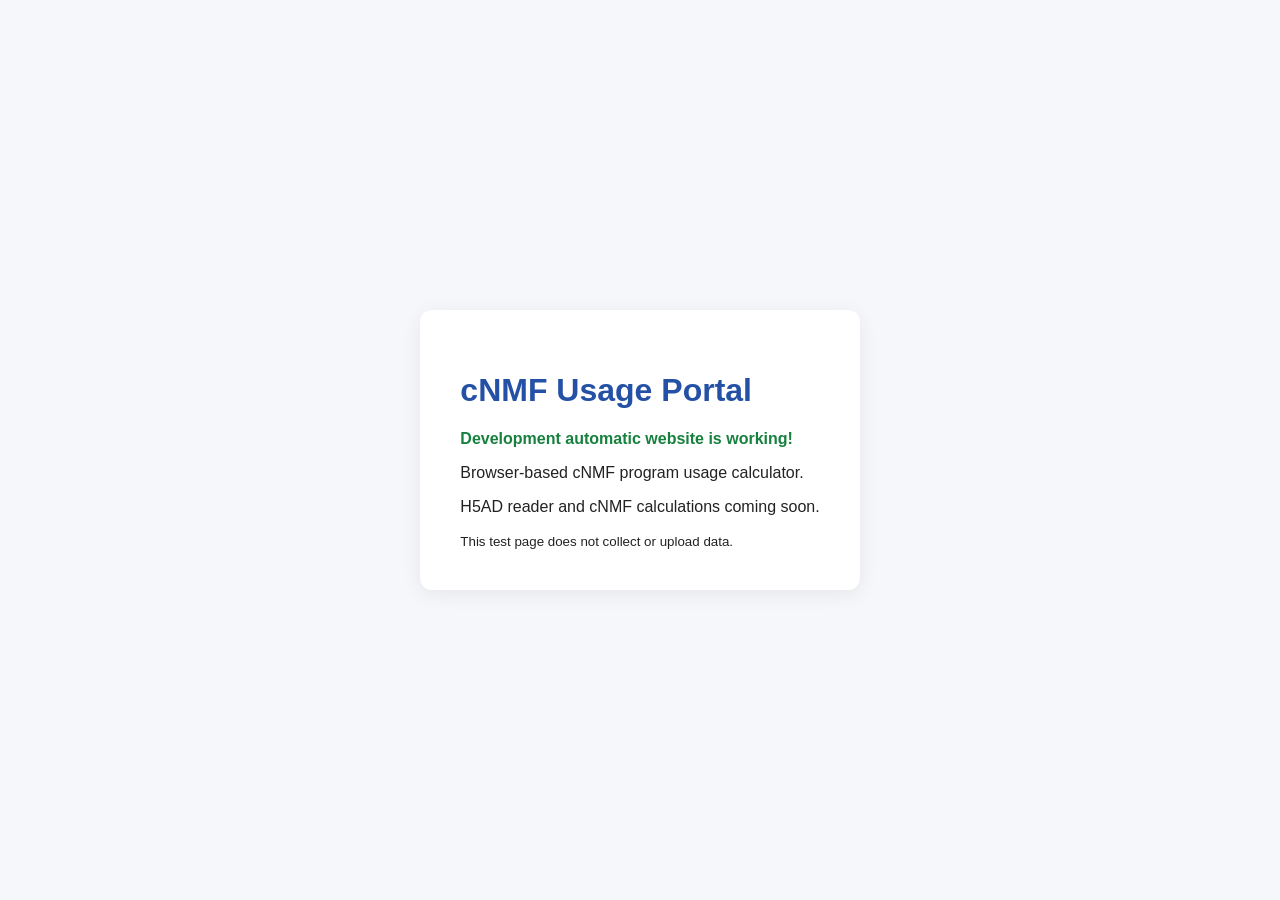
==== index.html @ d438f926 "Add files via upload" ====
<!DOCTYPE html>
<html lang="en">
<head>
  <meta charset="UTF-8">
  <meta name="viewport" content="width=device-width, initial-scale=1.0">
  <title>cNMF Usage Portal — Dev</title>
  <style>
    body {
      font-family: Arial, sans-serif;
      background: #f5f7fb;
      color: #222;
      display: grid;
      place-items: center;
      min-height: 100vh;
      margin: 0;
    }
    main {
      background: white;
      padding: 40px;
      border-radius: 12px;
      max-width: 520px;
      box-shadow: 0 4px 20px #00000012;
    }
    h1 { color: #2451a6; }
    .status { color: #16803d; font-weight: bold; }
  </style>
</head>
<body>
  <main>
    <h1>cNMF Usage Portal</h1>
    <p class="status">Development automatic website is working!</p>
    <p>Browser-based cNMF program usage calculator.</p>
    <p>H5AD reader and cNMF calculations coming soon.</p>
    <small>This test page does not collect or upload data.</small>
  </main>
</body>
</html>
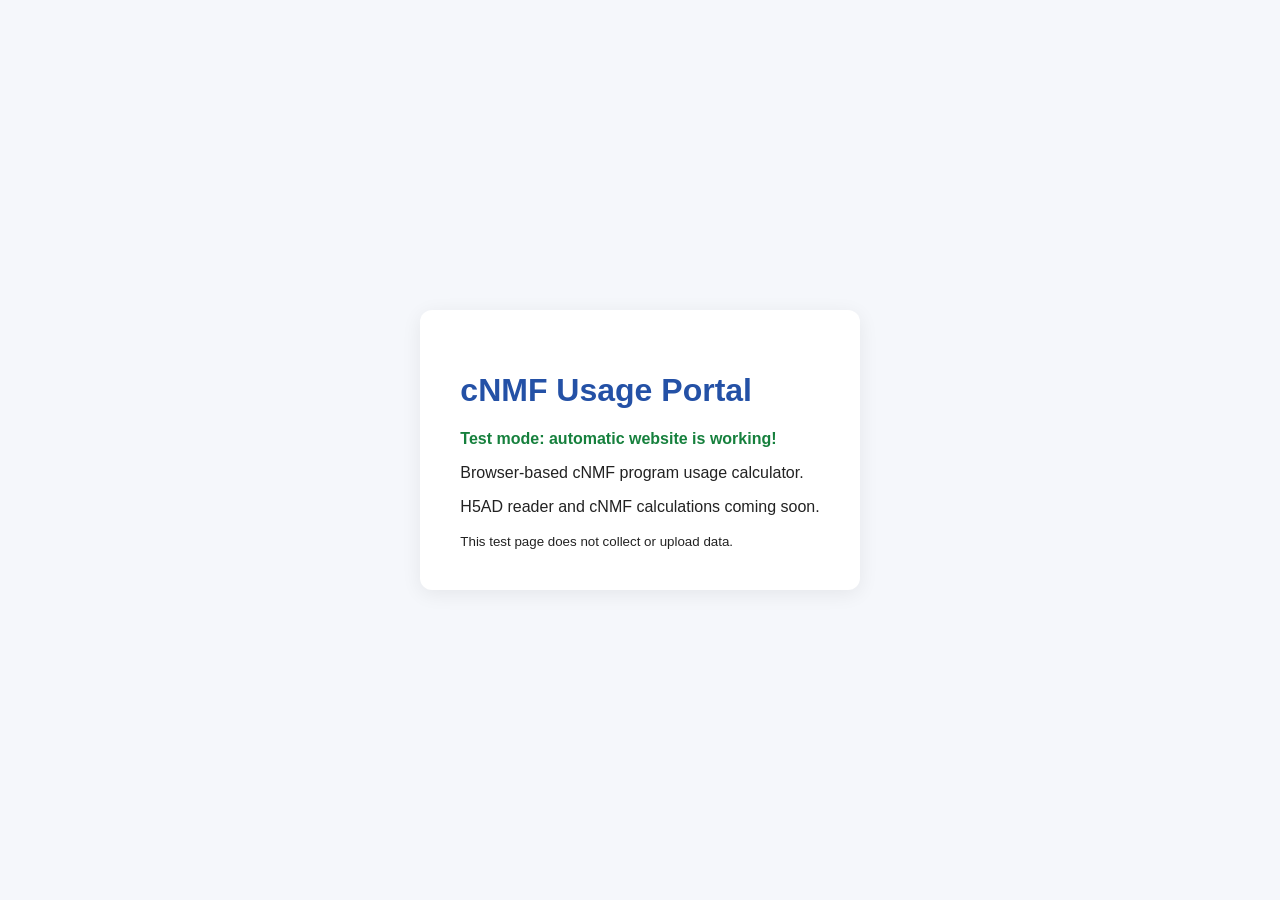
==== commit d449987d: "Update index.html" ====
--- a/index.html
+++ b/index.html
@@ -29,7 +29,7 @@
 <body>
   <main>
     <h1>cNMF Usage Portal</h1>
-    <p class="status">Development automatic website is working!</p>
+    <p class="status">Test mode: automatic website is working!</p>
     <p>Browser-based cNMF program usage calculator.</p>
     <p>H5AD reader and cNMF calculations coming soon.</p>
     <small>This test page does not collect or upload data.</small>
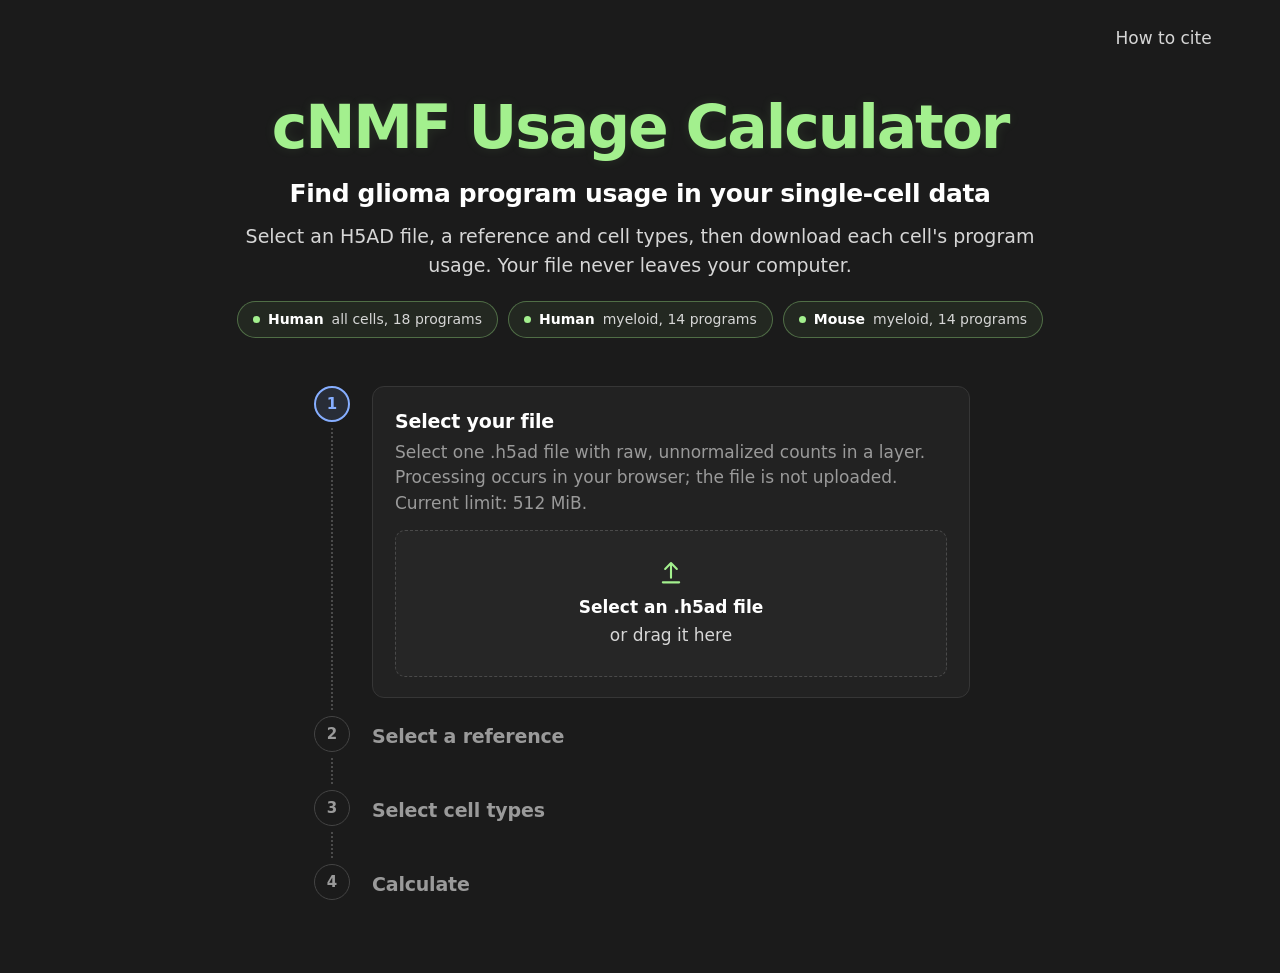
==== commit c4d77714: "feat: add validated engine and dark calculator website" ====
--- a/index.html
+++ b/index.html
@@ -1,38 +1,216 @@
-
-<!DOCTYPE html>
+<!doctype html>
 <html lang="en">
 <head>
-  <meta charset="UTF-8">
-  <meta name="viewport" content="width=device-width, initial-scale=1.0">
-  <title>cNMF Usage Portal — Dev</title>
-  <style>
-    body {
-      font-family: Arial, sans-serif;
-      background: #f5f7fb;
-      color: #222;
-      display: grid;
-      place-items: center;
-      min-height: 100vh;
-      margin: 0;
-    }
-    main {
-      background: white;
-      padding: 40px;
-      border-radius: 12px;
-      max-width: 520px;
-      box-shadow: 0 4px 20px #00000012;
-    }
-    h1 { color: #2451a6; }
-    .status { color: #16803d; font-weight: bold; }
-  </style>
+<meta charset="utf-8">
+<meta name="viewport" content="width=device-width, initial-scale=1">
+<title>cNMF Usage Calculator</title>
+<meta name="description" content="Find glioma program usage in your single-cell data. Runs in your browser; your file never leaves your computer.">
+<link rel="stylesheet" href="css/site.css">
 </head>
-<body>
-  <main>
-    <h1>cNMF Usage Portal</h1>
-    <p class="status">Test mode: automatic website is working!</p>
-    <p>Browser-based cNMF program usage calculator.</p>
-    <p>H5AD reader and cNMF calculations coming soon.</p>
-    <small>This test page does not collect or upload data.</small>
-  </main>
+<body class="is-start">
+
+<header class="site-header">
+  <div class="bar">
+    <a class="bar-name" href="./"><span class="live-dot" aria-hidden="true"></span>cNMF Usage Calculator</a>
+    <button type="button" class="cite-link" id="cite-open" data-label="How to cite">How to cite</button>
+  </div>
+  <div class="start-top">
+    <button type="button" class="cite-link" id="cite-open-start" data-label="How to cite">How to cite</button>
+  </div>
+</header>
+
+<main id="main">
+  <!-- Start-page hero (hidden once a file is chosen) -->
+  <section class="hero" id="hero">
+    <h1 class="hero-title">cNMF Usage Calculator</h1>
+    <p class="hero-tagline">Find glioma program usage in your single-cell data</p>
+    <p class="hero-text">Select an H5AD file, a reference and cell types, then download each cell's program usage. Your file never leaves your computer.</p>
+    <ul class="pills" aria-label="Available references">
+      <li class="pill"><b>Human</b> all cells, 18 programs</li>
+      <li class="pill"><b>Human</b> myeloid, 14 programs</li>
+      <li class="pill"><b>Mouse</b> myeloid, 14 programs</li>
+    </ul>
+  </section>
+
+  <!-- Step flow -->
+  <section class="flow" id="flow" aria-label="Calculator steps">
+
+    <div class="step is-now" id="step-1" data-step="1">
+      <div class="rail"><span class="dot" aria-hidden="true">1</span><span class="rail-line" aria-hidden="true"></span></div>
+      <div class="step-body">
+        <h2 class="step-title">Select your file</h2>
+        <p class="step-summary" id="sum-1" hidden><span id="sum-1-text"></span> <button type="button" class="text-link" data-edit="1">Change</button></p>
+        <div class="step-panel" id="panel-1">
+          <p class="hint">Select one .h5ad file with raw, unnormalized counts in a layer. Processing occurs in your browser; the file is not uploaded. Current limit: 512 MiB.</p>
+          <label class="drop" id="drop" for="file-input">
+            <svg width="28" height="28" viewBox="0 0 24 24" fill="none" stroke="currentColor" stroke-width="1.8" stroke-linecap="round" stroke-linejoin="round" aria-hidden="true"><path d="M12 16V4M7 8.5l5-5 5 5M5 20h14"/></svg>
+            <b>Select an .h5ad file</b>
+            <span>or drag it here</span>
+            <input type="file" id="file-input" accept=".h5ad" class="visually-hidden">
+          </label>
+          <p class="reading" id="reading" hidden role="status"><span class="mini-spin" aria-hidden="true"></span>Inspecting H5AD structure…</p>
+          <div class="field" id="layer-field" hidden>
+            <label for="layer-select">Counts layer</label>
+            <select id="layer-select"></select>
+            <p class="field-note" id="layer-note"></p>
+            <div class="field" id="gene-source-field" hidden>
+              <label for="gene-source-select">Gene symbol column</label>
+              <select id="gene-source-select"></select>
+              <p class="field-note">Multiple columns match reference gene symbols. Select the correct source.</p>
+            </div>
+            <button type="button" class="btn btn-blue btn-continue" id="layer-continue" disabled>Continue</button>
+          </div>
+        </div>
+      </div>
+    </div>
+
+    <div class="step is-next" id="step-2" data-step="2">
+      <div class="rail"><span class="dot" aria-hidden="true">2</span><span class="rail-line" aria-hidden="true"></span></div>
+      <div class="step-body">
+        <h2 class="step-title">Select a reference
+          <span class="tip-wrap">
+            <button type="button" class="info" aria-describedby="tip-ref" aria-label="About references">?</button>
+            <span class="tip" role="tooltip" id="tip-ref">A reference is a fixed set of gene programs. Select <b>all cells</b> for a whole tumor sample or <b>myeloid</b> for myeloid-only data. Use <b>mouse</b> for mouse data.</span>
+          </span>
+        </h2>
+        <p class="step-summary" id="sum-2" hidden><span id="sum-2-text"></span> <button type="button" class="text-link" data-edit="2">Change</button></p>
+        <div class="step-panel" id="panel-2" hidden>
+          <p class="hint">Select the reference that matches your cells.</p>
+          <fieldset class="refs">
+            <legend class="visually-hidden">Reference</legend>
+            <label class="ref">
+              <input type="radio" name="ref" value="human_adult_glioma_allcell_k18">
+              <span class="ref-text"><b>Human glioma, all cells</b><span>For a full tumor sample: cancer, immune and stromal cells together.</span></span>
+              <span class="ref-size">18 programs<br>2,999 genes</span>
+            </label>
+            <label class="ref">
+              <input type="radio" name="ref" value="human_glioma_myeloid_k14">
+              <span class="ref-text"><b>Human glioma, myeloid cells</b><span>For microglia, macrophages, monocytes, neutrophils and dendritic cells.</span></span>
+              <span class="ref-size">14 programs<br>2,278 genes</span>
+            </label>
+            <label class="ref">
+              <input type="radio" name="ref" value="mouse_glioma_myeloid_k14_ortholog">
+              <span class="ref-text"><b>Mouse glioma, myeloid cells</b><span>The 14 human myeloid programs mapped to mouse genes.</span></span>
+              <span class="ref-size">14 programs<br>1,897 genes</span>
+            </label>
+          </fieldset>
+          <button type="button" class="btn btn-blue btn-continue" id="ref-continue" disabled>Continue</button>
+        </div>
+      </div>
+    </div>
+
+    <div class="step is-next" id="step-3" data-step="3">
+      <div class="rail"><span class="dot" aria-hidden="true">3</span><span class="rail-line" aria-hidden="true"></span></div>
+      <div class="step-body">
+        <h2 class="step-title">Select cell types</h2>
+        <p class="step-summary" id="sum-3" hidden><span id="sum-3-text"></span> <button type="button" class="text-link" data-edit="3">Change</button></p>
+        <div class="step-panel" id="panel-3" hidden>
+          <p class="hint">Tick the cell types to include.</p>
+          <p class="col-row" id="col-row">From column <b id="col-name"></b>. <button type="button" class="text-link" id="col-change">Use another column</button></p>
+          <div class="field" id="col-field" hidden>
+            <label for="col-select">Cell type column</label>
+            <select id="col-select"></select>
+          </div>
+          <p class="hint" id="no-col" hidden>No cell type column was found in this file. All cells will be used.</p>
+          <ul class="types" id="types" aria-label="Cell types"></ul>
+          <div class="sel-line" id="sel-line"><span><b id="sel-count">0</b> cells selected</span><button type="button" class="text-link" id="select-all">Select all</button></div>
+          <button type="button" class="btn btn-blue btn-continue" id="types-continue" disabled>Continue</button>
+        </div>
+      </div>
+    </div>
+
+    <div class="step is-next is-last" id="step-4" data-step="4">
+      <div class="rail"><span class="dot" aria-hidden="true">4</span></div>
+      <div class="step-body">
+        <h2 class="step-title">Calculate</h2>
+        <div class="step-panel" id="panel-4" hidden>
+          <p class="hint" id="calc-summary"></p>
+          <details class="adv">
+            <summary>Advanced options <span class="adv-summary-hint">· optional QC download</span></summary>
+            <div class="field">
+              <label for="gene-select">Gene names</label>
+              <select id="gene-select"></select>
+              <p class="field-note">The selected gene-symbol source is shown here. If multiple suitable sources exist, select the one used by your dataset.</p>
+            </div>
+            <label class="check"><input type="checkbox" id="include-cell-qc"><span>Include <code>cell_qc.tsv</code> in download<small>Unchecked by default. Adds per-cell fitting error and zero-usage flags as a fifth file. QC still runs internally.</small></span></label>
+            <label class="check"><input type="checkbox" id="input-sha"> Record a SHA-256 checksum of the input file (adds time for large files)</label>
+          </details>
+          <p class="gene-match" id="gene-match"></p>
+          <label class="check confirm"><input type="checkbox" id="raw-confirm"><span>Layer “<span id="raw-layer"></span>” holds raw, unnormalized counts (not normalized or log-transformed).</span></label>
+          <button type="button" class="btn btn-blue" id="calc">Calculate</button>
+        </div>
+      </div>
+    </div>
+  </section>
+
+  <!-- Running -->
+  <section class="center-view" id="running" hidden aria-live="polite">
+    <div class="run-box">
+      <div class="spin" aria-hidden="true"></div>
+      <h2 class="view-title">Calculating Program Usage</h2>
+      <p class="view-sub" id="run-sub"></p>
+      <ol class="milestones" id="milestones">
+        <li data-m="ready"><span class="mi" aria-hidden="true"></span>Initializing calculation engine</li>
+        <li data-m="read"><span class="mi" aria-hidden="true"></span>Opening H5AD dataset</li>
+        <li data-m="compare"><span class="mi" aria-hidden="true"></span><span id="m-compare">Scaling expression and fitting reference programs</span></li>
+        <li data-m="qc"><span class="mi" aria-hidden="true"></span>Evaluating fit quality</li>
+        <li data-m="results"><span class="mi" aria-hidden="true"></span>Generating result files</li>
+      </ol>
+      <p class="elapsed" id="elapsed">0s so far</p>
+      <button type="button" class="btn btn-ghost" id="cancel">Cancel</button>
+    </div>
+  </section>
+
+  <!-- Done -->
+  <section class="center-view" id="done" hidden>
+    <div class="done-box">
+      <svg class="done-icon" width="84" height="100" viewBox="0 0 110 130" fill="none" aria-hidden="true">
+        <path d="M14 6h56l30 30v84a6 6 0 0 1-6 6H14a6 6 0 0 1-6-6V12a6 6 0 0 1 6-6z" class="fi-body"/>
+        <path d="M70 6v30h30" class="fi-line"/>
+        <path d="M32 78l15 15 30-32" class="fi-tick"/>
+      </svg>
+      <h2 class="done-title">All done</h2>
+      <p class="view-sub">Your program usage results are ready to download.</p>
+      <dl class="strip">
+        <div><dt>Cells</dt><dd id="r-cells">0</dd></div>
+        <div><dt id="r-genes-label">Genes matched</dt><dd id="r-genes">0</dd></div>
+        <div><dt>Programs</dt><dd id="r-progs">0</dd></div>
+      </dl>
+      <button type="button" class="btn btn-download" id="download">
+        <svg width="24" height="24" viewBox="0 0 24 24" fill="none" stroke="currentColor" stroke-width="2.6" stroke-linecap="round" stroke-linejoin="round" aria-hidden="true"><path d="M12 4v11M7 10.5l5 5 5-5M5 20h14"/></svg>
+        Download Results
+      </button>
+      <p><button type="button" class="text-link" id="again">Start a new calculation</button></p>
+    </div>
+  </section>
+</main>
+
+<!-- Pop-up for problems (Ensembl IDs, errors) -->
+<dialog class="modal" id="alert" aria-labelledby="alert-title">
+  <span class="badge" aria-hidden="true">!</span>
+  <h3 id="alert-title"></h3>
+  <p id="alert-text"></p>
+  <div class="modal-actions">
+    <button type="button" class="btn btn-blue" id="alert-primary"></button>
+  </div>
+  <button type="button" class="text-link modal-alt" id="alert-alt" hidden></button>
+</dialog>
+
+<!-- How to cite -->
+<dialog class="modal modal-cite" id="cite" aria-labelledby="cite-title">
+  <h3 id="cite-title">How to cite</h3>
+  <p class="cite-ref" id="cite-text">Miller TE, El Farran CA, Couturier CP, et al. Programs, origins and immunomodulatory functions of myeloid cells in glioma. Nature 640, 1072–1082 (2025). doi:10.1038/s41586-025-08633-8</p>
+  <div class="cite-software">
+    <span>Software package</span>
+    <a href="https://github.com/cwru-non-academic/cnmf-usage" target="_blank" rel="noopener noreferrer">cnmf-usage</a>
+  </div>
+  <div class="modal-actions">
+    <button type="button" class="btn btn-ghost" id="cite-copy">Copy citation</button>
+    <button type="button" class="btn btn-blue" id="cite-close">Close</button>
+  </div>
+</dialog>
+
+<script type="module" src="js/backend-worker.js"></script>
+<script type="module" src="js/ui.js"></script>
 </body>
 </html>
--- a/css/site.css
+++ b/css/site.css
@@ -0,0 +1,231 @@
+/* cNMF Usage Calculator: final UI v1 (dark). Design spec: DESIGN_UI_FINAL_2026-10-25.md */
+:root {
+  --bg: #1B1B1B;
+  --panel: #222222;
+  --panel-2: #262626;
+  --border: #363636;
+  --border-2: #444444;
+  --text: #FFFFFF;
+  --text-2: #D6D6D6;
+  --text-3: #9A9A9A;
+  --green: #A3F08E;
+  --green-ink: #132010;
+  --green-dim: rgba(163, 240, 142, .10);
+  --green-line: rgba(163, 240, 142, .55);
+  --blue: #86AEFF;
+  --blue-ink: #0E1424;
+  --blue-dim: rgba(134, 174, 255, .12);
+  --amber: #FFC45E;
+  --amber-dim: rgba(255, 196, 94, .12);
+  --sans: "Inter", system-ui, -apple-system, "Segoe UI", Roboto, Arial, sans-serif;
+  --mono: ui-monospace, "SF Mono", Menlo, Consolas, "DejaVu Sans Mono", monospace;
+  color-scheme: dark;
+}
+
+* { box-sizing: border-box; }
+html { -webkit-text-size-adjust: 100%; }
+body { margin: 0; background: var(--bg); color: var(--text); font: 16px/1.5 var(--sans); min-height: 100vh; }
+button, input, select { font: inherit; color: inherit; }
+a { color: var(--blue); }
+:focus-visible { outline: 2px solid var(--blue); outline-offset: 3px; border-radius: 6px; }
+[hidden] { display: none !important; }
+.visually-hidden { position: absolute !important; width: 1px; height: 1px; overflow: hidden; clip: rect(0 0 0 0); white-space: nowrap; }
+
+/* ---------- header ---------- */
+.site-header { padding: 20px 40px 0; }
+.bar { display: flex; justify-content: space-between; align-items: center; background: var(--panel); border: 1px solid var(--border); border-radius: 14px; padding: 13px 24px; }
+.bar-name { display: flex; align-items: center; gap: 10px; color: var(--green); font-weight: 700; font-size: 20px; letter-spacing: -.02em; text-decoration: none; }
+.live-dot { width: 9px; height: 9px; border-radius: 50%; background: var(--green); box-shadow: 0 0 10px var(--green); }
+.start-top { display: none; justify-content: flex-end; padding: 2px 20px 0; }
+body.is-start .bar { display: none; }
+body.is-start .start-top { display: flex; }
+
+/* "How to cite": hover = bold + slightly larger; open = bold + green underline.
+   The hidden bold copy reserves width so the text does not shift on hover. */
+.cite-link { position: relative; display: inline-grid; background: none; border: 0; padding: 4px 2px; cursor: pointer; font-size: 17px; font-weight: 500; color: var(--text-2); transition: transform .15s ease; }
+.cite-link::after { content: attr(data-label); font-weight: 700; height: 0; visibility: hidden; overflow: hidden; }
+.cite-link:hover, .cite-link:focus-visible { font-weight: 700; color: var(--text); transform: scale(1.08); }
+.cite-link.is-open { font-weight: 700; color: var(--text); text-decoration: underline; text-decoration-color: var(--green); text-decoration-thickness: 2px; text-underline-offset: 6px; }
+
+/* ---------- start hero ---------- */
+.hero { text-align: center; padding: 40px 24px 38px; }
+.hero-title { margin: 0 0 16px; color: var(--green); font-weight: 600; font-size: clamp(38px, 6vw, 60px); line-height: 1.05; letter-spacing: -.035em; }
+.hero-tagline { margin: 0 0 10px; font-weight: 600; font-size: clamp(19px, 2.4vw, 25px); letter-spacing: -.015em; }
+.hero-text { margin: 0 auto; max-width: 60ch; color: var(--text-2); font-size: 17px; }
+.pills { list-style: none; margin: 22px 0 0; padding: 0; display: flex; justify-content: center; flex-wrap: wrap; gap: 10px; }
+.pill { display: flex; align-items: center; gap: 8px; background: rgba(163, 240, 142, .06); border: 1px solid rgba(163, 240, 142, .35); border-radius: 999px; padding: 7px 15px; font-size: 14px; color: var(--text-2); }
+.pill::before { content: ""; width: 7px; height: 7px; border-radius: 50%; background: var(--green); }
+.pill b { color: var(--text); font-weight: 600; }
+body:not(.is-start) .hero { display: none; }
+
+/* ---------- step flow ---------- */
+.flow { max-width: 700px; margin: 0 auto; padding: 10px 20px 56px; }
+body:not(.is-start) .flow { padding-top: 36px; }
+.step { display: grid; grid-template-columns: 44px 1fr; gap: 18px; }
+.rail { display: flex; flex-direction: column; align-items: center; }
+.dot { flex: none; width: 36px; height: 36px; border-radius: 50%; display: grid; place-items: center; font-weight: 700; font-size: 15px; border: 1.5px solid var(--border-2); color: var(--text-3); }
+.rail-line { flex: 1; width: 0; min-height: 26px; margin: 6px 0; border-left: 2px dotted #4A4A4A; }
+.step.is-now .dot { border: 2px solid var(--blue); background: var(--blue-dim); color: var(--blue); }
+.step.is-done .dot { border: 2px solid var(--green); background: var(--green-dim); color: var(--green); font-size: 0; }
+.step.is-done .dot::before { content: ""; width: 6px; height: 11px; border: solid var(--green); border-width: 0 2.5px 2.5px 0; transform: translateY(-1px) rotate(45deg); }
+.step.is-done .rail-line { border-left-color: var(--green-line); }
+.step-body { min-width: 0; padding: 6px 0 18px; }
+.step.is-now .step-body { background: var(--panel); border: 1px solid var(--border); border-radius: 12px; padding: 20px 22px; margin-bottom: 18px; }
+.step-title { margin: 0; font-size: 18px; font-weight: 600; letter-spacing: -.01em; }
+.step.is-next .step-title { color: var(--text-3); }
+.step:not(.is-now) .tip-wrap { display: none; }
+.step-summary { margin: 2px 0 0; color: var(--text-2); font-size: 15px; overflow-wrap: anywhere; }
+.hint { margin: 4px 0 14px; color: var(--text-3); font-size: 15px; }
+
+.drop { display: flex; flex-direction: column; align-items: center; gap: 2px; border: 1.5px dashed #4A4A4A; border-radius: 10px; padding: 28px 16px; background: var(--panel-2); color: var(--text-2); text-align: center; cursor: pointer; transition: border-color .15s, background .15s; }
+.drop svg { color: var(--green); margin-bottom: 6px; }
+.drop b { color: var(--text); }
+.drop:hover, .drop.is-over { border-color: var(--green); background: rgba(163, 240, 142, .05); }
+.reading { display: flex; align-items: center; gap: 10px; margin: 14px 0 0; color: var(--text-2); font-size: 15px; }
+.mini-spin { width: 16px; height: 16px; border-radius: 50%; border: 2.5px solid #2E3A52; border-top-color: var(--blue); animation: spin .9s linear infinite; }
+
+.field { margin: 14px 0 0; }
+.field label { display: block; font-weight: 600; font-size: 15px; margin-bottom: 6px; }
+.field-note { margin: 6px 0 14px; color: var(--text-3); font-size: 14px; }
+select { width: 100%; max-width: 420px; background: var(--panel-2); border: 1px solid var(--border-2); border-radius: 8px; padding: 9px 12px; }
+
+.tip-wrap { position: relative; display: inline-block; vertical-align: 2px; margin-left: 8px; }
+.info { display: grid; place-items: center; width: 19px; height: 19px; padding: 0; border-radius: 50%; border: 1.5px solid var(--text-3); background: none; color: var(--text-2); font-size: 11px; font-weight: 700; cursor: help; }
+.info:hover, .info:focus-visible { border-color: var(--blue); color: var(--blue); }
+.tip { position: absolute; z-index: 5; top: 30px; left: -90px; width: 330px; max-width: calc(100vw - 48px); background: #2C2C2C; border: 1px solid #4A4A4A; border-radius: 10px; padding: 12px 14px; box-shadow: 0 12px 32px rgba(0, 0, 0, .45); font-size: 14px; font-weight: 400; line-height: 1.5; letter-spacing: 0; color: var(--text); opacity: 0; visibility: hidden; transition: opacity .12s; }
+.tip::before { content: ""; position: absolute; top: -7px; left: 95px; width: 12px; height: 12px; background: #2C2C2C; border-left: 1px solid #4A4A4A; border-top: 1px solid #4A4A4A; transform: rotate(45deg); }
+.tip b { color: var(--green); }
+.tip-wrap:hover .tip, .info:focus-visible + .tip { opacity: 1; visibility: visible; }
+
+.refs { border: 0; margin: 0 0 16px; padding: 0; display: grid; gap: 8px; }
+.ref { display: grid; grid-template-columns: 20px 1fr auto; gap: 12px; align-items: start; background: var(--panel-2); border: 1px solid var(--border); border-radius: 10px; padding: 13px 14px; cursor: pointer; }
+.ref:hover { border-color: #555; }
+.ref input { width: 17px; height: 17px; margin: 3px 0 0; accent-color: var(--blue); }
+.ref:has(input:checked) { border-color: var(--blue); box-shadow: inset 0 0 0 1px var(--blue); background: var(--blue-dim); }
+.ref-text b { display: block; font-weight: 600; }
+.ref-text span { font-size: 14px; color: var(--text-2); }
+.ref-size { font-size: 13px; line-height: 1.4; color: var(--text-3); text-align: right; white-space: nowrap; }
+
+.col-row { margin: 0 0 10px; color: var(--text-3); font-size: 14px; overflow-wrap: anywhere; }
+.col-row b { color: var(--text-2); }
+.types { list-style: none; margin: 0; padding: 0; }
+.types label { display: grid; grid-template-columns: 22px 1fr auto; gap: 10px; align-items: center; padding: 10px 4px; border-bottom: 1px solid #2E2E2E; font-size: 15px; cursor: pointer; }
+.types input { width: 17px; height: 17px; margin: 0; accent-color: var(--blue); }
+.types .n { color: var(--text-3); font-variant-numeric: tabular-nums; }
+.sel-line { display: flex; justify-content: space-between; margin: 12px 0 18px; color: var(--text-2); font-size: 15px; }
+.sel-line b { color: var(--text); }
+
+.adv { margin: 0 0 16px; }
+.adv summary { cursor: pointer; color: var(--text-2); font-weight: 600; font-size: 15px; }
+.check { display: flex; gap: 10px; align-items: flex-start; margin-top: 6px; color: var(--text-2); font-size: 14px; }
+.check input { margin-top: 3px; accent-color: var(--blue); }
+.gene-match { margin: 0 0 16px; color: var(--text-2); font-size: 15px; }
+.gene-match b { color: var(--green); }
+
+/* ---------- buttons and links ---------- */
+.btn { display: inline-flex; align-items: center; justify-content: center; gap: 10px; border: 1px solid transparent; border-radius: 8px; padding: 11px 26px; font-weight: 600; font-size: 15px; cursor: pointer; }
+.btn-blue { background: var(--blue); color: var(--blue-ink); }
+.btn-blue:hover { filter: brightness(1.08); }
+.btn-blue:disabled { background: #3A3F4A; color: #8A8F99; cursor: not-allowed; filter: none; }
+.btn-ghost { background: transparent; border-color: var(--border-2); color: var(--text); }
+.btn-ghost:hover { border-color: #666; }
+.btn-download { background: var(--green); color: var(--green-ink); border-radius: 9px; padding: 11px 26px; font-size: 23px; font-weight: 700; letter-spacing: -.01em; }
+.btn-download:hover { filter: brightness(1.06); }
+.text-link { background: none; border: 0; padding: 0; color: var(--blue); cursor: pointer; text-decoration: none; }
+.text-link:hover { text-decoration: underline; text-underline-offset: 3px; }
+
+/* ---------- running and done ---------- */
+.center-view { min-height: calc(100vh - 120px); display: grid; place-items: center; padding: 40px 20px; text-align: center; }
+.run-box { width: 100%; max-width: 540px; }
+.spin { width: 56px; height: 56px; margin: 0 auto 22px; border-radius: 50%; border: 4px solid #1F2A1C; border-top-color: var(--green); box-shadow: 0 0 24px rgba(163, 240, 142, .15); animation: spin 1s linear infinite; }
+@keyframes spin { to { transform: rotate(360deg); } }
+.view-title { margin: 0 0 4px; font-size: 30px; font-weight: 600; letter-spacing: -.025em; }
+.view-sub { margin: 0 0 26px; color: var(--text-2); font-size: 17px; }
+.milestones { list-style: none; margin: 0; padding: 6px 22px; text-align: left; background: var(--panel); border: 1px solid var(--border); border-radius: 12px; }
+.milestones li { display: flex; align-items: center; gap: 12px; padding: 12px 0; border-bottom: 1px solid #2E2E2E; color: var(--text-3); }
+.milestones li:last-child { border-bottom: 0; }
+.mi { flex: none; width: 24px; height: 24px; border-radius: 50%; border: 1.5px solid var(--border-2); display: grid; place-items: center; }
+.milestones li.is-done { color: var(--text); }
+.milestones li.is-done .mi { border: 2px solid var(--green); background: var(--green-dim); }
+.milestones li.is-done .mi::before { content: ""; width: 5px; height: 9px; border: solid var(--green); border-width: 0 2px 2px 0; transform: translateY(-1px) rotate(45deg); }
+.milestones li.is-now { color: var(--text); font-weight: 600; }
+.milestones li.is-now .mi { border: 2.5px solid #2E3A52; border-top-color: var(--blue); animation: spin .9s linear infinite; }
+.elapsed { margin: 18px 0; color: var(--text-3); font-size: 14px; font-variant-numeric: tabular-nums; }
+
+.done-box { width: 100%; max-width: 620px; }
+.done-icon { display: block; margin: 0 auto 22px; filter: drop-shadow(0 0 16px rgba(163, 240, 142, .18)); }
+.fi-body { fill: rgba(163, 240, 142, .08); stroke: var(--green); stroke-width: 5.5; stroke-linejoin: round; }
+.fi-line { stroke: var(--green); stroke-width: 5.5; stroke-linejoin: round; }
+.fi-tick { stroke: var(--green); stroke-width: 8.5; stroke-linecap: round; stroke-linejoin: round; }
+.done-title { margin: 0; font-size: 52px; font-weight: 700; line-height: 1.05; letter-spacing: -.035em; }
+.done-box .view-sub { margin-top: 10px; }
+.strip { display: grid; grid-template-columns: repeat(3, 1fr); margin: 0 0 30px; background: var(--panel); border: 1px solid var(--border); border-radius: 12px; overflow: hidden; }
+.strip div { display: flex; flex-direction: column; padding: 22px 10px; border-left: 1px solid var(--border); }
+.strip div:first-child { border-left: 0; }
+.strip dd { margin: 0; color: var(--green); font-size: 34px; font-weight: 600; line-height: 1.1; letter-spacing: -.03em; font-variant-numeric: tabular-nums; }
+.strip dt { order: 2; margin-top: 6px; font-family: var(--mono); font-size: 11.5px; letter-spacing: .12em; text-transform: uppercase; color: var(--text-2); }
+.done-box p { margin: 18px 0 0; }
+
+/* ---------- pop-ups ---------- */
+.modal { width: min(400px, calc(100vw - 32px)); background: #262626; color: var(--text); border: 1px solid #474747; border-radius: 14px; padding: 26px 28px 22px; text-align: center; box-shadow: 0 24px 60px rgba(0, 0, 0, .6); }
+.modal::backdrop { background: rgba(10, 10, 10, .62); }
+.modal h3 { margin: 0 0 6px; font-size: 19px; }
+.modal p { margin: 0; color: var(--text-2); font-size: 15px; }
+.badge { width: 36px; height: 36px; margin: 0 auto 12px; border-radius: 50%; display: grid; place-items: center; font-weight: 800; background: var(--amber-dim); border: 2px solid var(--amber); color: var(--amber); }
+.modal-actions { display: flex; justify-content: center; gap: 10px; margin-top: 18px; }
+.modal-alt { margin-top: 12px; font-size: 14px; }
+.modal-cite { width: min(560px, calc(100vw - 32px)); text-align: left; }
+.cite-ref { padding: 12px 14px; background: #1E1E1E; border: 1px solid #3A3A3A; border-radius: 8px; color: var(--text) !important; margin: 10px 0 12px !important; }
+.cite-note { font-size: 14px !important; margin-bottom: 8px !important; }
+.modal-cite .modal-actions { justify-content: flex-end; }
+
+/* ---------- research-preview notice ---------- */
+.notice { margin: 18px auto 0; width: fit-content; max-width: 100%; padding: 6px 14px; border: 1px solid rgba(255, 196, 94, .45); border-radius: 999px; background: var(--amber-dim); color: #FFE2AE; font-size: 13.5px; text-align: center; }
+.notice-bar { display: block; margin: 10px auto 0; }
+body.is-start .notice-bar { display: none; }
+.confirm { margin: 0 0 16px; padding: 12px 14px; border: 1px solid var(--border-2); border-radius: 10px; background: var(--panel-2); color: var(--text); font-size: 15px; }
+.confirm input { width: 17px; height: 17px; flex: none; }
+
+/* ---------- small screens and motion ---------- */
+@media (max-width: 620px) {
+  .site-header { padding: 14px 16px 0; }
+  .bar { padding: 11px 16px; }
+  .bar-name { font-size: 17px; }
+  .cite-link { font-size: 16px; }
+  .flow { padding: 8px 16px 40px; }
+  .step { grid-template-columns: 36px 1fr; gap: 12px; }
+  .dot { width: 32px; height: 32px; }
+  .step.is-now .step-body { padding: 18px 16px; }
+  .ref { grid-template-columns: 20px 1fr; }
+  .ref-size { grid-column: 2; text-align: left; }
+  .tip { left: -200px; }
+  .tip::before { left: 205px; }
+  .done-title { font-size: 40px; }
+  .strip dd { font-size: 26px; }
+  .strip dt { font-size: 10px; letter-spacing: .08em; }
+  .btn-download { font-size: 20px; }
+}
+@media (prefers-reduced-motion: reduce) {
+  .spin, .mini-spin, .milestones li.is-now .mi { animation-duration: 2.5s; }
+  .cite-link, .tip, .drop { transition: none; }
+}
+
+/* v2 release refinements */
+.hero-text { font-size: 19px; max-width: 66ch; }
+.hero-title { text-shadow: 0 0 12px rgba(163,240,142,.095); }
+.bar-name { font-size: 23px; text-shadow: 0 0 10px rgba(163,240,142,.10); }
+.hint { font-size: 17px; }
+.drop { font-size: 17px; }
+.step-title { font-size: 19px; }
+/* Compact Continue only; Calculate and Download keep their hierarchy. */
+.btn-continue { padding: 7px 17px; font-size: 14px; border-radius: 7px; min-height: 34px; }
+.adv .check small { display: block; color: var(--text-3); font-size: 13px; margin-top: 5px; line-height: 1.5; }
+.cite-software { margin-top: 16px; padding: 12px 2px 4px; border-top: 1px solid var(--border-2); }
+.cite-software span { display: block; color: var(--text-2); font-size: 14px; }
+.cite-software a { display: inline-block; font-size: 19px; font-weight: 700; margin-top: 3px; }
+.modal-cite .btn { font-size: 14px; padding: 8px 17px; }
+.strip dt { font-weight: 650; color: var(--text); letter-spacing: .09em; }
+@media (max-width:620px) { .bar-name { font-size: 19px; } .hero-text { font-size: 17px; } .hint { font-size: 16px; } }
+
+/* v3 copy refinements: the QC export remains optional in Advanced options. */
+.adv-summary-hint { color: var(--text-3); font-weight: 400; font-size: .92em; }
